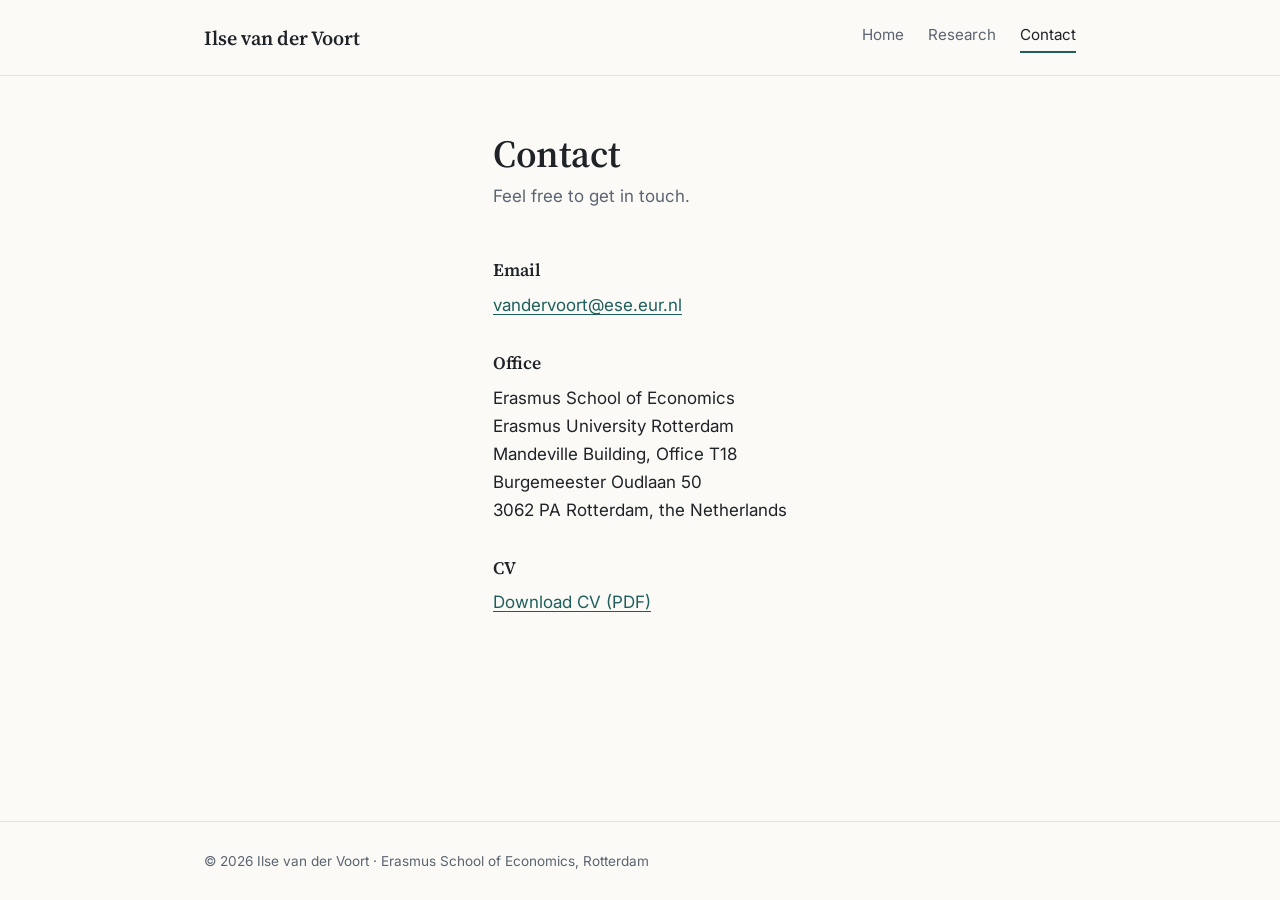
==== contact.html @ 4da73253 "Build academic website: home, research and contact pages Adds a static site with shared stylesheet, " ====
<!DOCTYPE html>
<html lang="en">
<head>
  <meta charset="utf-8">
  <meta name="viewport" content="width=device-width, initial-scale=1">
  <title>Contact · Ilse van der Voort</title>
  <meta name="description" content="Contact details for Ilse van der Voort, Erasmus University Rotterdam.">
  <link rel="icon" href="images/ilse.jpg">
  <link rel="preconnect" href="https://fonts.googleapis.com">
  <link rel="preconnect" href="https://fonts.gstatic.com" crossorigin>
  <link href="https://fonts.googleapis.com/css2?family=Source+Serif+4:opsz,wght@8..60,400;8..60,600&family=Inter:wght@400;500;600&display=swap" rel="stylesheet">
  <link rel="stylesheet" href="css/style.css">
</head>
<body>
  <header>
    <div class="wrap">
      <a class="name" href="index.html">Ilse van der Voort</a>
      <nav>
        <a href="index.html">Home</a>
        <a href="research.html">Research</a>
        <a href="contact.html" aria-current="page">Contact</a>
      </nav>
    </div>
  </header>

  <main class="wrap">
    <div class="page-title">
      <h1>Contact</h1>
      <p>Feel free to get in touch.</p>
    </div>

    <section>
      <div class="contact-grid">
        <div>
          <h3>Email</h3>
          <p><a href="mailto:vandervoort@ese.eur.nl">vandervoort@ese.eur.nl</a></p>
        </div>
        <div>
          <h3>Office</h3>
          <address>
            Erasmus School of Economics<br>
            Erasmus University Rotterdam<br>
            Mandeville Building, Office T18<br>
            Burgemeester Oudlaan 50<br>
            3062 PA Rotterdam, the Netherlands
          </address>
        </div>
        <div>
          <h3>CV</h3>
          <p><a href="documents/CV_vanderVoort.pdf">Download CV (PDF)</a></p>
          <!-- Add profile links here, e.g.
          <p><a href="https://scholar.google.com/...">Google Scholar</a></p>
          <p><a href="https://www.linkedin.com/in/...">LinkedIn</a></p> -->
        </div>
      </div>
    </section>
  </main>

  <footer>
    <div class="wrap">© 2026 Ilse van der Voort · Erasmus School of Economics, Rotterdam</div>
  </footer>
</body>
</html>
---- css/style.css ----
/* ==========================================================================
   Ilse van der Voort — academic website
   Edit the colours below to change the look of the whole site.
   ========================================================================== */

:root {
  --ink: #1f2328;
  --muted: #5b6470;
  --line: #e4e2dd;
  --bg: #fbfaf7;
  --accent: #1f5f5b;
  --accent-soft: #e6efed;
  --serif: "Source Serif 4", Georgia, "Times New Roman", serif;
  --sans: "Inter", system-ui, -apple-system, "Segoe UI", sans-serif;
}

* { box-sizing: border-box; }

body {
  margin: 0;
  background: var(--bg);
  color: var(--ink);
  font: 17px/1.65 var(--sans);
  display: flex;
  flex-direction: column;
  min-height: 100vh;
}

main { flex: 1; }

a { color: var(--accent); text-underline-offset: 3px; }
a:hover { text-decoration-thickness: 2px; }

img { max-width: 100%; }

.wrap { max-width: 920px; margin: 0 auto; padding: 0 24px; }

/* ---------- Header & navigation ---------- */

header { border-bottom: 1px solid var(--line); }

header .wrap {
  display: flex;
  flex-wrap: wrap;
  gap: 12px 24px;
  align-items: center;
  justify-content: space-between;
  padding-block: 22px;
}

.name {
  font: 600 1.25rem var(--serif);
  color: var(--ink);
  text-decoration: none;
}

nav { display: flex; gap: 24px; font-size: .95rem; }

nav a {
  color: var(--muted);
  text-decoration: none;
  padding-bottom: 4px;
  border-bottom: 2px solid transparent;
}

nav a:hover,
nav a[aria-current="page"] { color: var(--ink); border-color: var(--accent); }

/* ---------- Headings ---------- */

h1 {
  font: 600 2.4rem/1.15 var(--serif);
  margin: 0 0 6px;
  letter-spacing: -.01em;
}

h2 { font: 600 1.6rem/1.3 var(--serif); margin: 0 0 20px; }

h3 { font: 600 1.1rem/1.4 var(--serif); margin: 0 0 4px; }

.page-title { padding-block: 56px 8px; }
.page-title p { color: var(--muted); margin: 0; }

section { padding-block: 40px; }
section + section { border-top: 1px solid var(--line); }

/* ---------- Home page ---------- */

.hero {
  display: grid;
  grid-template-columns: 220px 1fr;
  gap: 48px;
  align-items: start;
  padding-block: 64px 48px;
}

.hero img {
  width: 100%;
  aspect-ratio: 1 / 1;
  object-fit: cover;
  border-radius: 6px;
}

.role { color: var(--muted); margin: 0 0 24px; }
.hero p { margin: 0 0 16px; }

.fields {
  display: flex;
  flex-wrap: wrap;
  gap: 8px;
  margin: 20px 0 28px;
  padding: 0;
  list-style: none;
}

.fields li {
  background: var(--accent-soft);
  color: var(--accent);
  font-size: .85rem;
  font-weight: 500;
  padding: 4px 12px;
  border-radius: 999px;
}

.buttons { display: flex; flex-wrap: wrap; gap: 12px; }

.btn {
  display: inline-block;
  background: var(--accent);
  color: #fff;
  text-decoration: none;
  font-weight: 500;
  padding: 10px 20px;
  border-radius: 4px;
  border: 1px solid var(--accent);
}

.btn:hover { opacity: .9; }
.btn.ghost { background: none; color: var(--accent); }

/* ---------- Research page ---------- */

.paper { padding: 18px 0; border-bottom: 1px solid var(--line); }
.paper:last-child { border-bottom: 0; }
.paper .meta { color: var(--muted); font-size: .92rem; margin: 0; }

.list { margin: 0 0 24px; padding-left: 20px; }
.list li { margin-bottom: 6px; }
.list .when { color: var(--muted); }

h3.sub {
  font: 600 .8rem var(--sans);
  text-transform: uppercase;
  letter-spacing: .08em;
  color: var(--muted);
  margin: 0 0 10px;
}

/* ---------- Contact page ---------- */

.contact-grid {
  display: grid;
  grid-template-columns: repeat(auto-fit, minmax(240px, 1fr));
  gap: 32px;
}

.contact-grid h3 { margin-bottom: 8px; }
.contact-grid p { margin: 0; }
address { font-style: normal; }

/* ---------- Footer ---------- */

footer {
  border-top: 1px solid var(--line);
  color: var(--muted);
  font-size: .85rem;
  padding-block: 28px;
}

/* ---------- Small screens ---------- */

@media (max-width: 680px) {
  .hero { grid-template-columns: 1fr; gap: 28px; padding-block: 36px; }
  .hero img { max-width: 200px; }
  h1 { font-size: 2rem; }
  .page-title { padding-top: 36px; }
}
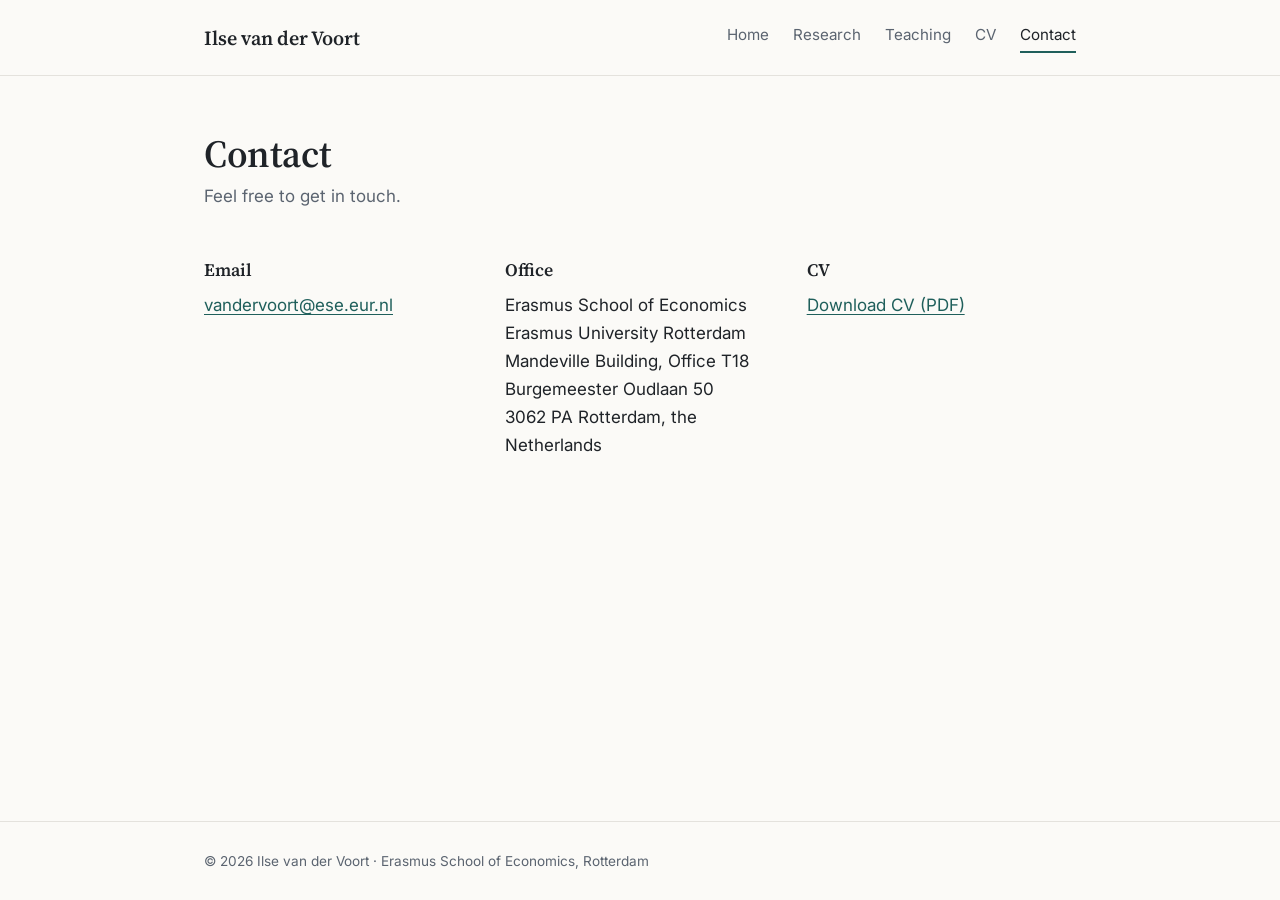
==== commit f6d7a347: "Add Teaching and CV pages Navigation is now Home, Research, Teaching, CV, Contact. The CV page shows" ====
--- a/contact.html
+++ b/contact.html
@@ -5,7 +5,7 @@
   <meta name="viewport" content="width=device-width, initial-scale=1">
   <title>Contact · Ilse van der Voort</title>
   <meta name="description" content="Contact details for Ilse van der Voort, Erasmus University Rotterdam.">
-  <link rel="icon" href="images/ilse.jpg">
+  <link rel="icon" href="images/favicon.jpg">
   <link rel="preconnect" href="https://fonts.googleapis.com">
   <link rel="preconnect" href="https://fonts.gstatic.com" crossorigin>
   <link href="https://fonts.googleapis.com/css2?family=Source+Serif+4:opsz,wght@8..60,400;8..60,600&family=Inter:wght@400;500;600&display=swap" rel="stylesheet">
@@ -18,6 +18,8 @@
       <nav>
         <a href="index.html">Home</a>
         <a href="research.html">Research</a>
+        <a href="teaching.html">Teaching</a>
+        <a href="cv.html">CV</a>
         <a href="contact.html" aria-current="page">Contact</a>
       </nav>
     </div>
--- a/css/style.css
+++ b/css/style.css
@@ -26,7 +26,7 @@
   min-height: 100vh;
 }
 
-main { flex: 1; }
+main { flex: 1; width: 100%; }
 
 a { color: var(--accent); text-underline-offset: 3px; }
 a:hover { text-decoration-thickness: 2px; }
@@ -54,7 +54,7 @@
   text-decoration: none;
 }
 
-nav { display: flex; gap: 24px; font-size: .95rem; }
+nav { display: flex; flex-wrap: wrap; gap: 6px 24px; font-size: .95rem; }
 
 nav a {
   color: var(--muted);
@@ -88,16 +88,30 @@
 
 .hero {
   display: grid;
-  grid-template-columns: 220px 1fr;
-  gap: 48px;
+  grid-template-columns: 1fr auto;
+  column-gap: 48px;
   align-items: start;
   padding-block: 64px 48px;
 }
 
-.hero img {
-  width: 100%;
-  aspect-ratio: 1 / 1;
-  object-fit: cover;
+/* Text on the left; below it the field tags and buttons. */
+.hero .intro { grid-column: 1; grid-row: 1; }
+.hero .intro p:last-child { margin-bottom: 0; }
+.hero .extra { grid-column: 1; grid-row: 2; }
+
+/* Photo on the right, top level with the name. Shown at a fixed size that
+   matches the image files exactly (see index.html), which keeps it sharp.
+   At this size its bottom lines up with the end of the second paragraph. */
+.hero .portrait {
+  grid-column: 2;
+  grid-row: 1;
+  display: block;
+}
+
+.hero .portrait img {
+  display: block;
+  width: 302px;
+  height: 335px;
   border-radius: 6px;
 }
 
@@ -180,8 +194,35 @@
 /* ---------- Small screens ---------- */
 
 @media (max-width: 680px) {
-  .hero { grid-template-columns: 1fr; gap: 28px; padding-block: 36px; }
-  .hero img { max-width: 200px; }
+  /* On phones: photo above the text, then intro, then tags and buttons */
+  .hero { grid-template-columns: 1fr; padding-block: 36px; }
+  .hero .portrait { grid-column: 1; grid-row: 1; margin-bottom: 28px; }
+  .hero .portrait img { width: 200px; height: 222px; }
+  .hero .intro { grid-row: 2; }
+  .hero .extra { grid-row: 3; }
   h1 { font-size: 2rem; }
+  nav { gap: 6px 18px; }
   .page-title { padding-top: 36px; }
 }
+
+/* ---------- CV page ---------- */
+
+.cv-title {
+  display: flex;
+  flex-wrap: wrap;
+  gap: 20px 32px;
+  align-items: flex-end;
+  justify-content: space-between;
+}
+
+.cv-viewer {
+  display: block;
+  width: 100%;
+  height: 85vh;
+  min-height: 500px;
+  border: 1px solid var(--line);
+  border-radius: 6px;
+  background: #fff;
+}
+
+.cv-viewer p { padding: 24px; margin: 0; }
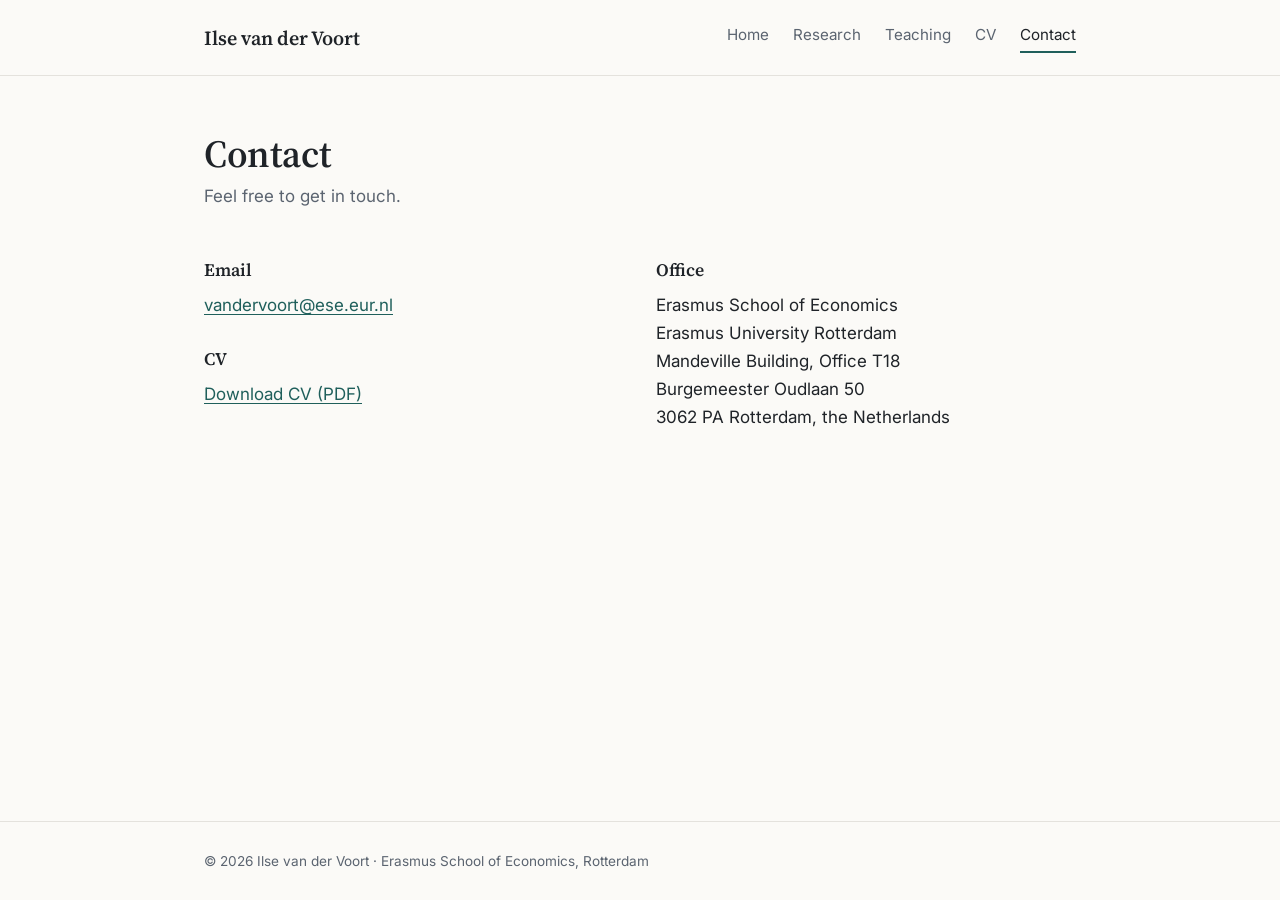
==== commit 411a2c71: "Contact page: place CV link below email Co-Authored-By: Claude Opus 5.5 <noreply@anthropic.com>" ====
--- a/contact.html
+++ b/contact.html
@@ -36,6 +36,12 @@
         <div>
           <h3>Email</h3>
           <p><a href="mailto:vandervoort@ese.eur.nl">vandervoort@ese.eur.nl</a></p>
+
+          <h3 class="stacked">CV</h3>
+          <p><a href="documents/CV_vanderVoort.pdf">Download CV (PDF)</a></p>
+          <!-- Add profile links here, e.g.
+          <p><a href="https://scholar.google.com/...">Google Scholar</a></p>
+          <p><a href="https://www.linkedin.com/in/...">LinkedIn</a></p> -->
         </div>
         <div>
           <h3>Office</h3>
@@ -47,13 +53,6 @@
             3062 PA Rotterdam, the Netherlands
           </address>
         </div>
-        <div>
-          <h3>CV</h3>
-          <p><a href="documents/CV_vanderVoort.pdf">Download CV (PDF)</a></p>
-          <!-- Add profile links here, e.g.
-          <p><a href="https://scholar.google.com/...">Google Scholar</a></p>
-          <p><a href="https://www.linkedin.com/in/...">LinkedIn</a></p> -->
-        </div>
       </div>
     </section>
   </main>
--- a/css/style.css
+++ b/css/style.css
@@ -180,6 +180,7 @@
 
 .contact-grid h3 { margin-bottom: 8px; }
 .contact-grid p { margin: 0; }
+.contact-grid h3.stacked { margin-top: 28px; }
 address { font-style: normal; }
 
 /* ---------- Footer ---------- */
